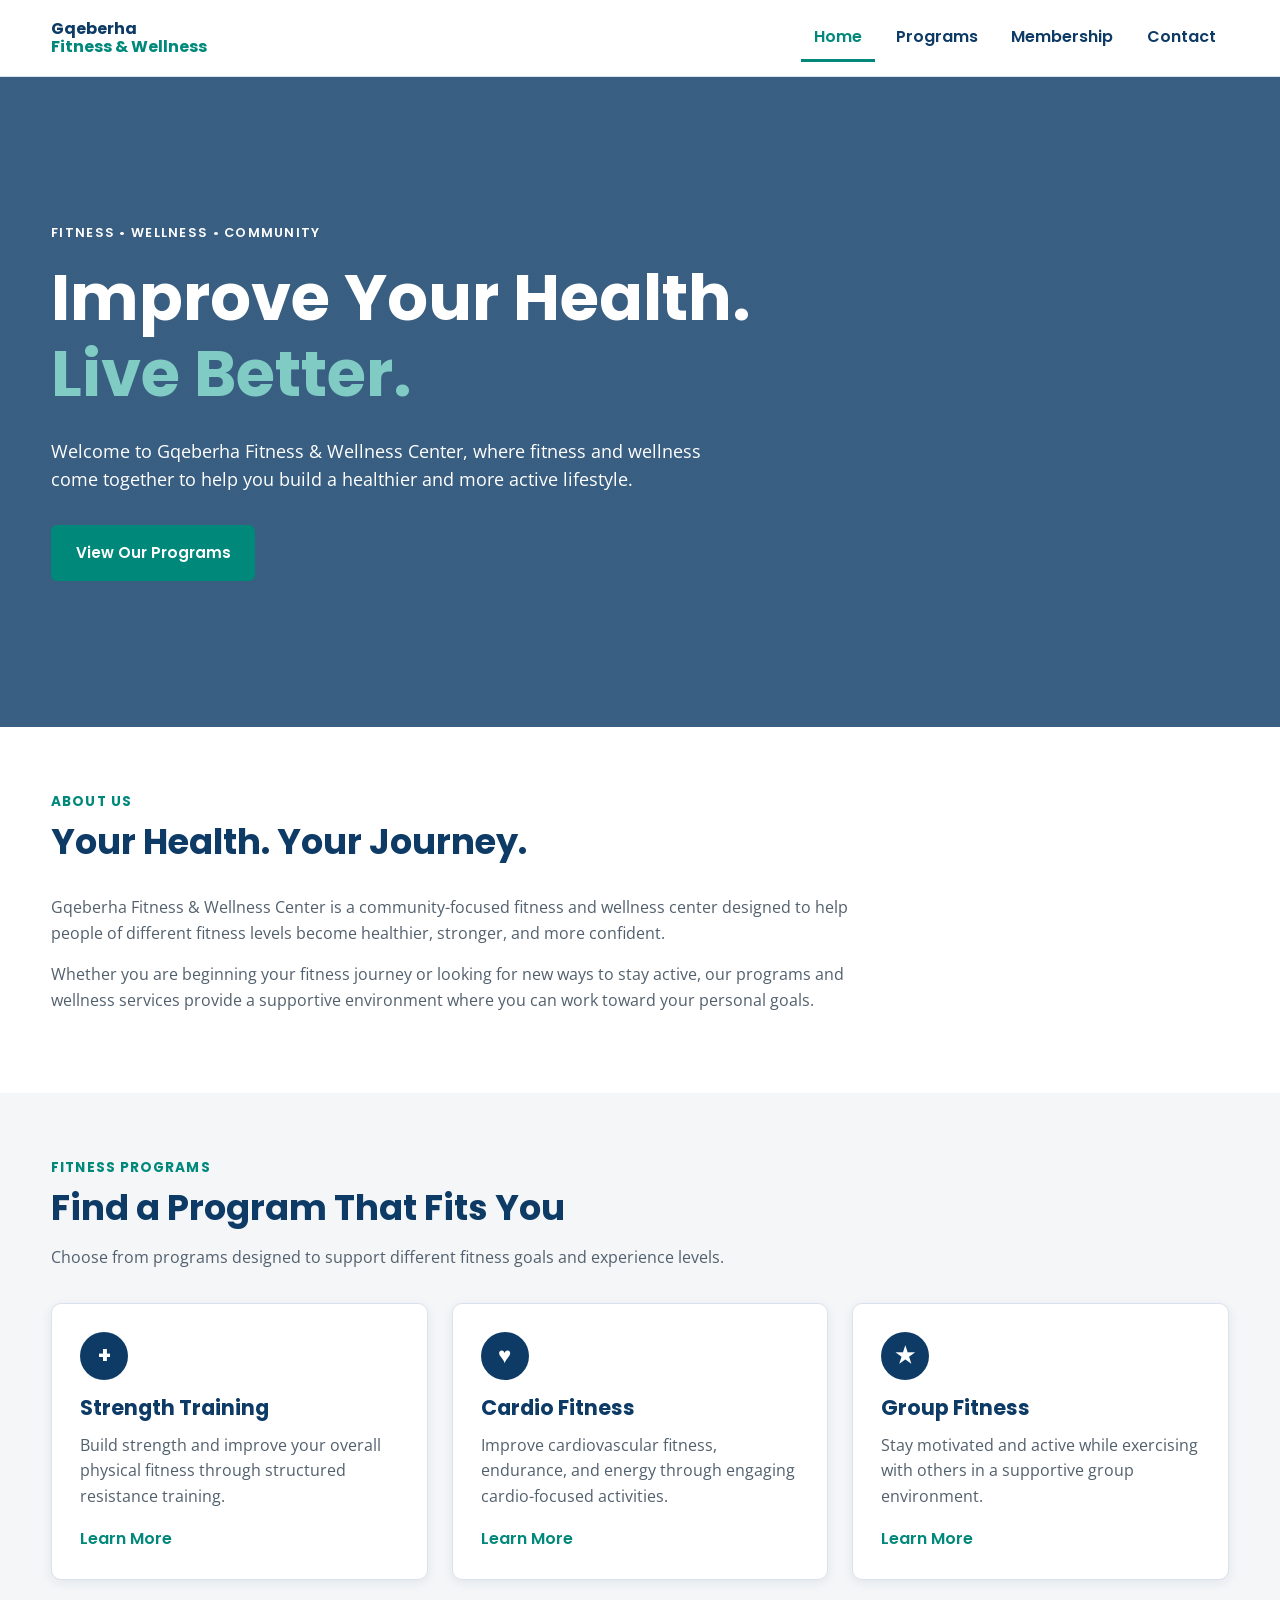
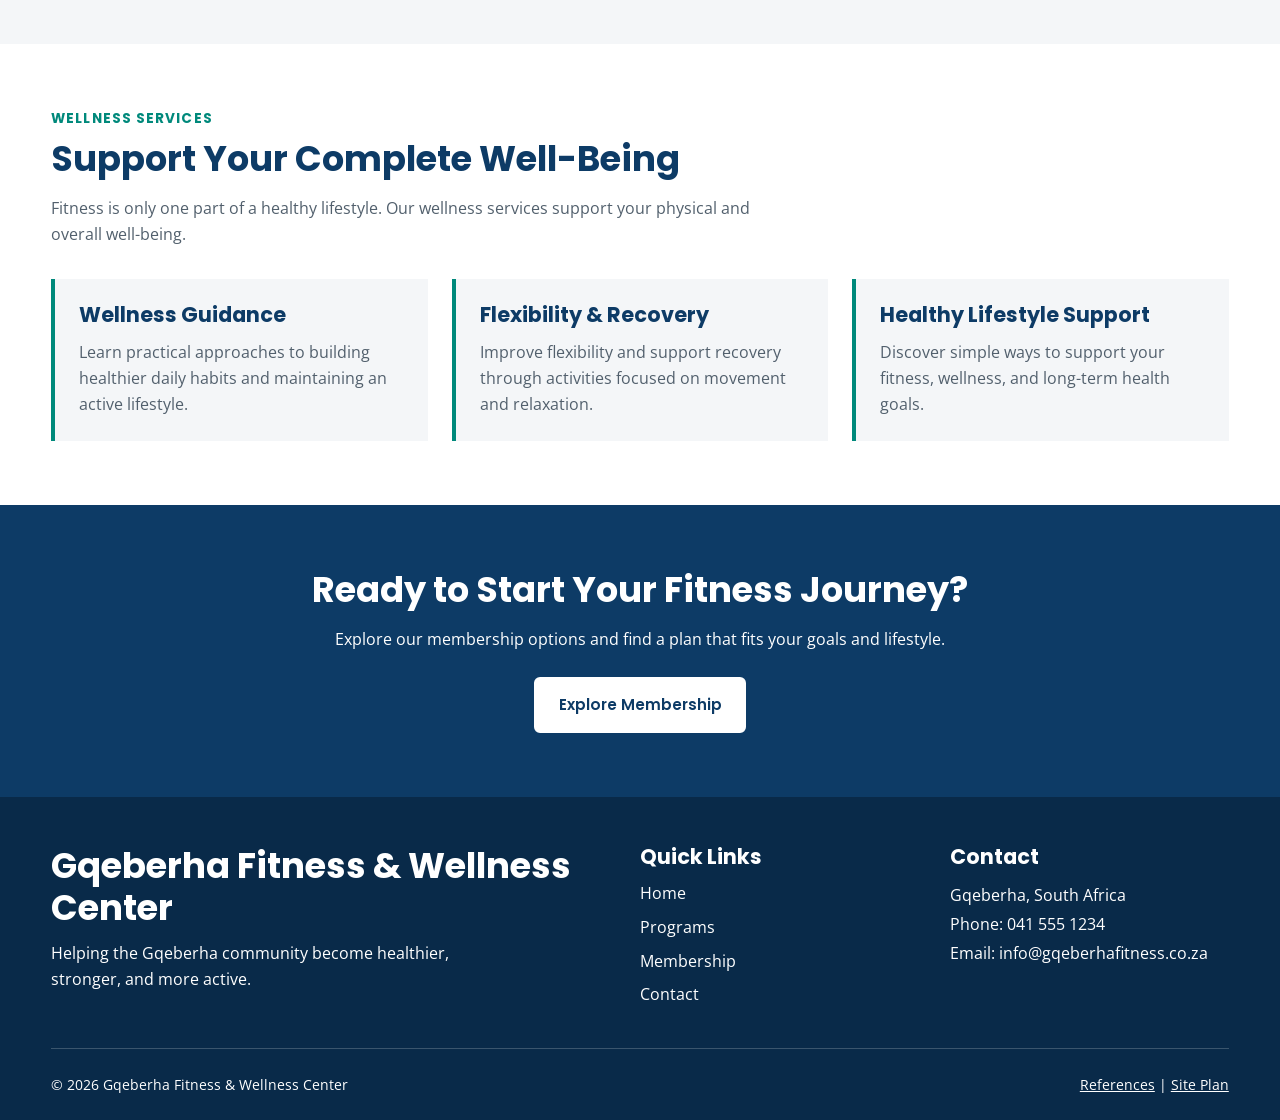
==== site-plan/project/index.html @ bc79139a "home-page" ====
<!DOCTYPE html>
<html lang="en">

<head>
    <meta charset="UTF-8">
    <meta name="viewport" content="width=device-width, initial-scale=1.0">

    <title>Gqeberha Fitness &amp; Wellness Center | Home</title>

    <meta
        name="description"
        content="Gqeberha Fitness & Wellness Center offers fitness programs, wellness services, and membership options to help people improve their health and well-being."
    >

    <meta name="author" content="Lwande Dana">

    <link rel="stylesheet" href="styles/main.css">

    <link rel="preconnect" href="https://fonts.googleapis.com">
    <link rel="preconnect" href="https://fonts.gstatic.com" crossorigin>

    <link
        href="https://fonts.googleapis.com/css2?family=Open+Sans:wght@400;600&family=Poppins:wght@500;600;700&display=swap"
        rel="stylesheet"
    >

    <script src="scripts/main.js" defer></script>
</head>

<body>

    <!-- Skip link for keyboard and accessibility users -->
    <a class="skip-link" href="#main-content">Skip to main content</a>

    <!-- ==============================
         HEADER
    =============================== -->
    <header class="site-header">

        <div class="header-container">

            <a href="index.html" class="logo">
                <span>Gqeberha</span>
                <span>Fitness &amp; Wellness</span>
            </a>

            <button
                class="menu-button"
                id="menu-button"
                type="button"
                aria-label="Open navigation menu"
                aria-expanded="false"
                aria-controls="navigation"
            >
                ☰
            </button>

            <nav id="navigation" class="navigation" aria-label="Main navigation">

                <ul>
                    <li>
                        <a href="index.html" aria-current="page">Home</a>
                    </li>

                    <li>
                        <a href="programs.html">Programs</a>
                    </li>

                    <li>
                        <a href="membership.html">Membership</a>
                    </li>

                    <li>
                        <a href="contact.html">Contact</a>
                    </li>
                </ul>

            </nav>

        </div>

    </header>


    <main id="main-content">

        <!-- ==============================
             HERO SECTION
        =============================== -->
        <section class="hero">

            <div class="hero-content">

                <p class="hero-tagline">
                    FITNESS • WELLNESS • COMMUNITY
                </p>

                <h1>
                    Improve Your Health.
                    <span>Live Better.</span>
                </h1>

                <p>
                    Welcome to Gqeberha Fitness &amp; Wellness Center,
                    where fitness and wellness come together to help you
                    build a healthier and more active lifestyle.
                </p>

                <a href="programs.html" class="button">
                    View Our Programs
                </a>

            </div>

        </section>


        <!-- ==============================
             ABOUT SECTION
        =============================== -->
        <section class="about section">

            <div class="section-container">

                <div class="section-heading">

                    <p class="section-label">ABOUT US</p>

                    <h2>
                        Your Health. Your Journey.
                    </h2>

                </div>

                <div class="about-content">

                    <p>
                        Gqeberha Fitness &amp; Wellness Center is a community-focused
                        fitness and wellness center designed to help people of
                        different fitness levels become healthier, stronger,
                        and more confident.
                    </p>

                    <p>
                        Whether you are beginning your fitness journey or looking
                        for new ways to stay active, our programs and wellness
                        services provide a supportive environment where you can
                        work toward your personal goals.
                    </p>

                </div>

            </div>

        </section>


        <!-- ==============================
             FITNESS PROGRAMS
        =============================== -->
        <section class="programs section">

            <div class="section-container">

                <div class="section-heading">

                    <p class="section-label">FITNESS PROGRAMS</p>

                    <h2>
                        Find a Program That Fits You
                    </h2>

                    <p>
                        Choose from programs designed to support different
                        fitness goals and experience levels.
                    </p>

                </div>


                <div class="program-grid">

                    <article class="program-card">

                        <div class="card-icon" aria-hidden="true">
                            +
                        </div>

                        <h3>Strength Training</h3>

                        <p>
                            Build strength and improve your overall physical
                            fitness through structured resistance training.
                        </p>

                        <a href="programs.html">
                            Learn More
                        </a>

                    </article>


                    <article class="program-card">

                        <div class="card-icon" aria-hidden="true">
                            ♥
                        </div>

                        <h3>Cardio Fitness</h3>

                        <p>
                            Improve cardiovascular fitness, endurance, and
                            energy through engaging cardio-focused activities.
                        </p>

                        <a href="programs.html">
                            Learn More
                        </a>

                    </article>


                    <article class="program-card">

                        <div class="card-icon" aria-hidden="true">
                            ★
                        </div>

                        <h3>Group Fitness</h3>

                        <p>
                            Stay motivated and active while exercising with
                            others in a supportive group environment.
                        </p>

                        <a href="programs.html">
                            Learn More
                        </a>

                    </article>

                </div>

            </div>

        </section>


        <!-- ==============================
             WELLNESS SERVICES
        =============================== -->
        <section class="wellness section">

            <div class="section-container">

                <div class="section-heading">

                    <p class="section-label">WELLNESS SERVICES</p>

                    <h2>
                        Support Your Complete Well-Being
                    </h2>

                    <p>
                        Fitness is only one part of a healthy lifestyle.
                        Our wellness services support your physical and
                        overall well-being.
                    </p>

                </div>


                <div class="wellness-grid">

                    <article class="wellness-card">

                        <h3>Wellness Guidance</h3>

                        <p>
                            Learn practical approaches to building healthier
                            daily habits and maintaining an active lifestyle.
                        </p>

                    </article>


                    <article class="wellness-card">

                        <h3>Flexibility &amp; Recovery</h3>

                        <p>
                            Improve flexibility and support recovery through
                            activities focused on movement and relaxation.
                        </p>

                    </article>


                    <article class="wellness-card">

                        <h3>Healthy Lifestyle Support</h3>

                        <p>
                            Discover simple ways to support your fitness,
                            wellness, and long-term health goals.
                        </p>

                    </article>

                </div>

            </div>

        </section>


        <!-- ==============================
             MEMBERSHIP CTA
        =============================== -->
        <section class="membership-cta">

            <div class="section-container">

                <h2>
                    Ready to Start Your Fitness Journey?
                </h2>

                <p>
                    Explore our membership options and find a plan that
                    fits your goals and lifestyle.
                </p>

                <a href="membership.html" class="button button-light">
                    Explore Membership
                </a>

            </div>

        </section>

    </main>


    <!-- ==============================
         FOOTER
    =============================== -->
    <footer class="site-footer">

        <div class="footer-container">

            <div class="footer-about">

                <h2>
                    Gqeberha Fitness &amp; Wellness Center
                </h2>

                <p>
                    Helping the Gqeberha community become healthier,
                    stronger, and more active.
                </p>

            </div>


            <div class="footer-links">

                <h3>Quick Links</h3>

                <ul>
                    <li>
                        <a href="index.html">Home</a>
                    </li>

                    <li>
                        <a href="programs.html">Programs</a>
                    </li>

                    <li>
                        <a href="membership.html">Membership</a>
                    </li>

                    <li>
                        <a href="contact.html">Contact</a>
                    </li>
                </ul>

            </div>


            <div class="footer-contact">

                <h3>Contact</h3>

                <address>
                    Gqeberha, South Africa<br>
                    Phone: 041 555 1234<br>
                    Email: info@gqeberhafitness.co.za
                </address>

            </div>

        </div>


        <div class="footer-bottom">

            <p>
                &copy; <span id="current-year">2026</span>
                Gqeberha Fitness &amp; Wellness Center
            </p>

            <p>
                <a href="references.html">References</a>
                |
                <a href="siteplan.html">Site Plan</a>
            </p>

        </div>

    </footer>

</body>

</html>
---- site-plan/project/styles/main.css ----
/* =========================================================
GQEBERHA FITNESS & WELLNESS CENTER
Main Stylesheet
Mobile-First Design
========================================================= */

/* =========================================================

1. CSS VARIABLES
   Centralized colors make the design easier to maintain.
   ========================================================= */

:root {
--dark-blue: #0D3B66;
--teal: #00897B;
--light-gray: #F4F6F8;
--white: #FFFFFF;
--dark-text: #1F2933;
--gray-text: #52606D;
--border-color: #D9E2EC;


--heading-font: "Poppins", sans-serif;
--body-font: "Open Sans", sans-serif;

--max-width: 1200px;


}

/* =========================================================
2. RESET / BASE STYLES
These rules create a consistent starting point across
different browsers.
========================================================= */

* {
  box-sizing: border-box;
  margin: 0;
  padding: 0;
  }

html {
scroll-behavior: smooth;
}

body {
font-family: var(--body-font);
color: var(--dark-text);
background-color: var(--white);
line-height: 1.6;
}

img {
display: block;
max-width: 100%;
height: auto;
}

a {
color: inherit;
}

ul {
list-style: none;
}

/* =========================================================
3. ACCESSIBILITY
Skip link allows keyboard users to jump directly to
the main content.
========================================================= */

.skip-link {
position: absolute;
left: -9999px;
top: auto;
z-index: 9999;
background-color: var(--dark-blue);
color: var(--white);
padding: 0.75rem 1rem;
text-decoration: none;
}

.skip-link:focus {
left: 1rem;
top: 1rem;
}

/* =========================================================
4. GENERAL CONTAINERS
Keeps content from becoming too wide on large screens.
========================================================= */

.section-container,
.header-container,
.footer-container {
width: min(92%, var(--max-width));
margin: 0 auto;
}

.section {
padding: 4rem 0;
}

/* =========================================================
5. TYPOGRAPHY
Poppins = headings
Open Sans = body text
========================================================= */

h1,
h2,
h3,
h4 {
font-family: var(--heading-font);
line-height: 1.2;
color: var(--dark-blue);
}

h1 {
font-size: 2.3rem;
}

h2 {
font-size: 1.9rem;
}

h3 {
font-size: 1.3rem;
}

p {
margin-bottom: 1rem;
}

.section-heading {
max-width: 700px;
margin-bottom: 2rem;
}

.section-label {
color: var(--teal);
font-family: var(--heading-font);
font-size: 0.85rem;
font-weight: 700;
letter-spacing: 0.08em;
margin-bottom: 0.5rem;
}

.section-heading h2 {
margin-bottom: 1rem;
}

.section-heading p:last-child {
color: var(--gray-text);
}

/* =========================================================
6. HEADER
Mobile layout:
Logo + menu button
Navigation is controlled by JavaScript.
========================================================= */

.site-header {
background-color: var(--white);
border-bottom: 1px solid var(--border-color);
position: sticky;
top: 0;
z-index: 1000;
}

.header-container {
min-height: 76px;
display: flex;
align-items: center;
justify-content: space-between;
gap: 1rem;
}

.logo {
display: flex;
flex-direction: column;
color: var(--dark-blue);
font-family: var(--heading-font);
font-size: 1rem;
font-weight: 700;
line-height: 1.1;
text-decoration: none;
}

.logo span:last-child {
color: var(--teal);
}

/* =========================================================
7. MOBILE MENU BUTTON
========================================================= */

.menu-button {
border: 0;
background-color: transparent;
color: var(--dark-blue);
font-size: 1.8rem;
cursor: pointer;
padding: 0.4rem;
line-height: 1;
}

.menu-button:hover,
.menu-button:focus {
color: var(--teal);
}

.menu-button:focus-visible,
a:focus-visible,
button:focus-visible {
outline: 3px solid var(--teal);
outline-offset: 3px;
}

/* =========================================================
8. NAVIGATION
The JavaScript will add/remove the "open" class.
========================================================= */

.navigation {
display: none;
position: absolute;
left: 0;
right: 0;
top: 76px;
background-color: var(--white);
border-bottom: 1px solid var(--border-color);
box-shadow: 0 4px 10px rgb(0 0 0 / 8%);
}

.navigation.open {
display: block;
}

.navigation ul {
display: flex;
flex-direction: column;
}

.navigation a {
display: block;
padding: 1rem 1.5rem;
color: var(--dark-blue);
font-family: var(--heading-font);
font-weight: 600;
text-decoration: none;
border-bottom: 1px solid var(--border-color);
}

.navigation a:hover,
.navigation a:focus {
background-color: var(--light-gray);
color: var(--teal);
}

.navigation a[aria-current="page"] {
color: var(--teal);
}

/* =========================================================
9. HERO SECTION
Designed to be visually strong on mobile first.
========================================================= */

.hero {
min-height: 600px;
display: flex;
align-items: center;
background:
linear-gradient(
rgb(13 59 102 / 82%),
rgb(13 59 102 / 82%)
),
url("../images/fitness-hero.jpg") center / cover no-repeat;
color: var(--white);
}

.hero-content {
width: min(92%, var(--max-width));
margin: 0 auto;
padding: 5rem 0;
}

.hero-tagline {
color: var(--white);
font-family: var(--heading-font);
font-size: 0.8rem;
font-weight: 600;
letter-spacing: 0.1em;
margin-bottom: 1rem;
}

.hero h1 {
max-width: 700px;
color: var(--white);
font-size: 2.5rem;
margin-bottom: 1.5rem;
}

.hero h1 span {
color: #80CBC4;
display: block;
}

.hero p:not(.hero-tagline) {
max-width: 650px;
color: var(--white);
font-size: 1rem;
margin-bottom: 2rem;
}

/* =========================================================
10. BUTTONS
Teal is used as the main action color.
========================================================= */

.button {
display: inline-block;
background-color: var(--teal);
color: var(--white);
padding: 0.85rem 1.4rem;
border: 2px solid var(--teal);
border-radius: 6px;
font-family: var(--heading-font);
font-size: 0.95rem;
font-weight: 600;
text-decoration: none;
transition:
background-color 0.2s ease,
transform 0.2s ease;
}

.button:hover,
.button:focus {
background-color: var(--dark-blue);
border-color: var(--dark-blue);
transform: translateY(-2px);
}

.button-light {
background-color: var(--white);
color: var(--dark-blue);
border-color: var(--white);
}

.button-light:hover,
.button-light:focus {
background-color: var(--light-gray);
border-color: var(--light-gray);
}

/* =========================================================
11. ABOUT SECTION
========================================================= */

.about {
background-color: var(--white);
}

.about-content {
max-width: 850px;
}

.about-content p {
color: var(--gray-text);
}

/* =========================================================
12. PROGRAMS SECTION
========================================================= */

.programs {
background-color: var(--light-gray);
}

.program-grid {
display: grid;
grid-template-columns: 1fr;
gap: 1.5rem;
}

.program-card {
background-color: var(--white);
padding: 1.75rem;
border-radius: 10px;
border: 1px solid var(--border-color);
box-shadow: 0 3px 12px rgb(13 59 102 / 8%);
}

.program-card h3 {
margin-bottom: 0.75rem;
}

.program-card p {
color: var(--gray-text);
margin-bottom: 1rem;
}

.program-card a {
color: var(--teal);
font-family: var(--heading-font);
font-weight: 600;
text-decoration: none;
}

.program-card a:hover,
.program-card a:focus {
text-decoration: underline;
}

.card-icon {
width: 48px;
height: 48px;
display: grid;
place-items: center;
margin-bottom: 1rem;
border-radius: 50%;
background-color: var(--dark-blue);
color: var(--white);
font-family: var(--heading-font);
font-size: 1.4rem;
font-weight: 700;
}

/* =========================================================
13. WELLNESS SECTION
========================================================= */

.wellness {
background-color: var(--white);
}

.wellness-grid {
display: grid;
grid-template-columns: 1fr;
gap: 1.5rem;
}

.wellness-card {
padding: 1.5rem;
border-left: 4px solid var(--teal);
background-color: var(--light-gray);
}

.wellness-card h3 {
margin-bottom: 0.75rem;
}

.wellness-card p {
color: var(--gray-text);
margin-bottom: 0;
}

/* =========================================================
14. MEMBERSHIP CALL-TO-ACTION
========================================================= */

.membership-cta {
padding: 4rem 0;
background-color: var(--dark-blue);
text-align: center;
}

.membership-cta h2 {
color: var(--white);
margin-bottom: 1rem;
}

.membership-cta p {
max-width: 650px;
margin: 0 auto 1.5rem;
color: var(--white);
}

/* =========================================================
15. FOOTER
========================================================= */

.site-footer {
background-color: #092A49;
color: var(--white);
padding-top: 3rem;
}

.footer-container {
display: grid;
grid-template-columns: 1fr;
gap: 2rem;
padding-bottom: 2rem;
}

.site-footer h2,
.site-footer h3 {
color: var(--white);
margin-bottom: 0.75rem;
}

.footer-about p {
max-width: 450px;
}

.footer-links a {
color: var(--white);
text-decoration: none;
}

.footer-links a:hover,
.footer-links a:focus {
color: #80CBC4;
text-decoration: underline;
}

.footer-links li {
margin-bottom: 0.5rem;
}

.footer-contact address {
font-style: normal;
line-height: 1.8;
}

.footer-bottom {
border-top: 1px solid rgb(255 255 255 / 20%);
width: min(92%, var(--max-width));
margin: 0 auto;
padding: 1.5rem 0;
display: flex;
flex-direction: column;
gap: 0.5rem;
}

.footer-bottom p {
margin-bottom: 0;
font-size: 0.9rem;
}

.footer-bottom a {
color: var(--white);
}

.footer-bottom a:hover,
.footer-bottom a:focus {
color: #80CBC4;
}

/* =========================================================
16. MEDIUM SCREENS
Tablets and smaller laptops.
========================================================= */

@media screen and (min-width: 600px) {


h1 {
    font-size: 3rem;
}

h2 {
    font-size: 2.2rem;
}

.hero {
    min-height: 650px;
}

.program-grid {
    grid-template-columns: repeat(2, 1fr);
}

.wellness-grid {
    grid-template-columns: repeat(2, 1fr);
}

.footer-container {
    grid-template-columns: 2fr 1fr;
}


}

/* =========================================================
17. LARGE SCREENS
Desktop navigation and multi-column layouts.
========================================================= */

@media screen and (min-width: 900px) {


.menu-button {
    display: none;
}

.navigation {
    display: block;
    position: static;
    background-color: transparent;
    border: 0;
    box-shadow: none;
}

.navigation ul {
    flex-direction: row;
    align-items: center;
    gap: 0.5rem;
}

.navigation a {
    padding: 0.6rem 0.8rem;
    border-bottom: 3px solid transparent;
}

.navigation a:hover,
.navigation a:focus {
    background-color: transparent;
    color: var(--teal);
    border-bottom-color: var(--teal);
}

.navigation a[aria-current="page"] {
    border-bottom-color: var(--teal);
}

.hero-content {
    padding: 7rem 0;
}

.hero h1 {
    font-size: 4rem;
}

.hero p:not(.hero-tagline) {
    font-size: 1.1rem;
}

.program-grid {
    grid-template-columns: repeat(3, 1fr);
}

.wellness-grid {
    grid-template-columns: repeat(3, 1fr);
}

.footer-container {
    grid-template-columns: 2fr 1fr 1fr;
}

.footer-bottom {
    flex-direction: row;
    justify-content: space-between;
    align-items: center;
}


}

/* =========================================================
18. REDUCED MOTION
Helps users who prefer less animation.
========================================================= */

@media (prefers-reduced-motion: reduce) {


html {
    scroll-behavior: auto;
}

*,
*::before,
*::after {
    transition-duration: 0.01ms !important;
    animation-duration: 0.01ms !important;
    animation-iteration-count: 1 !important;
}

}
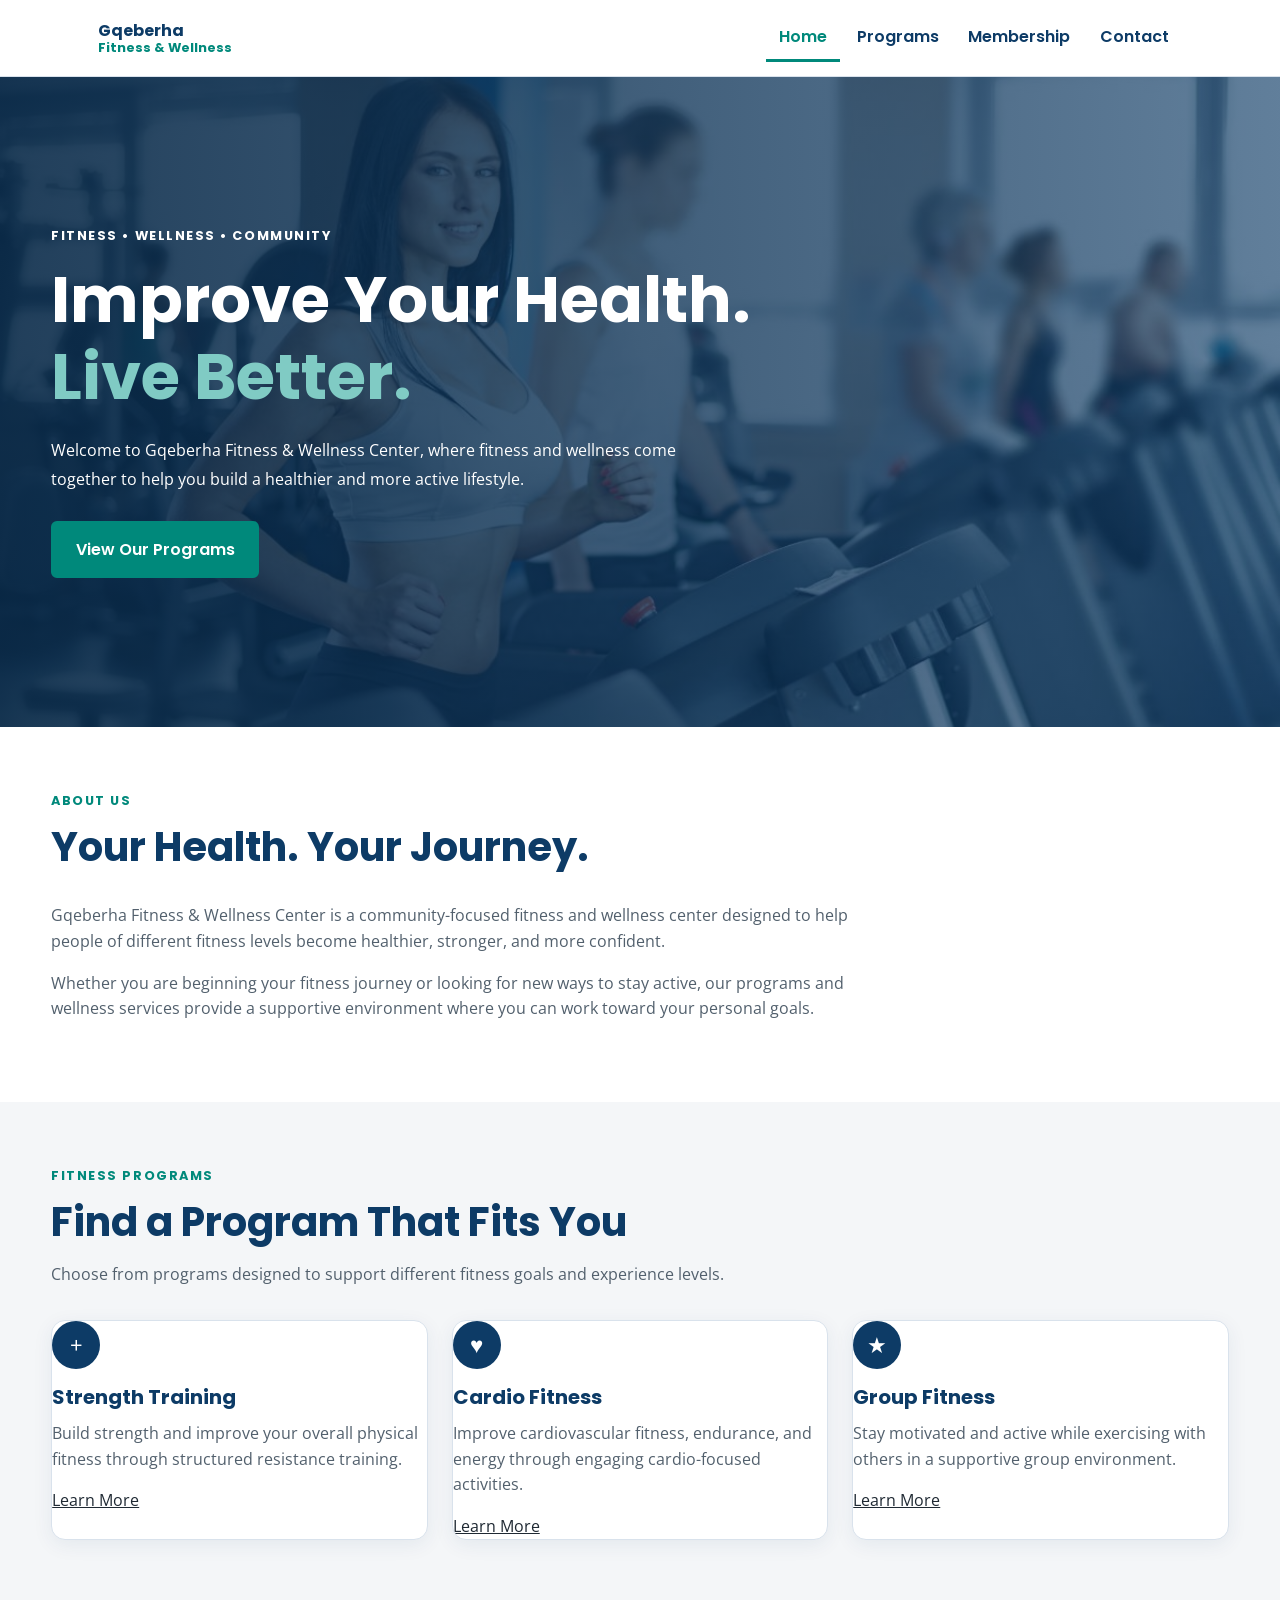
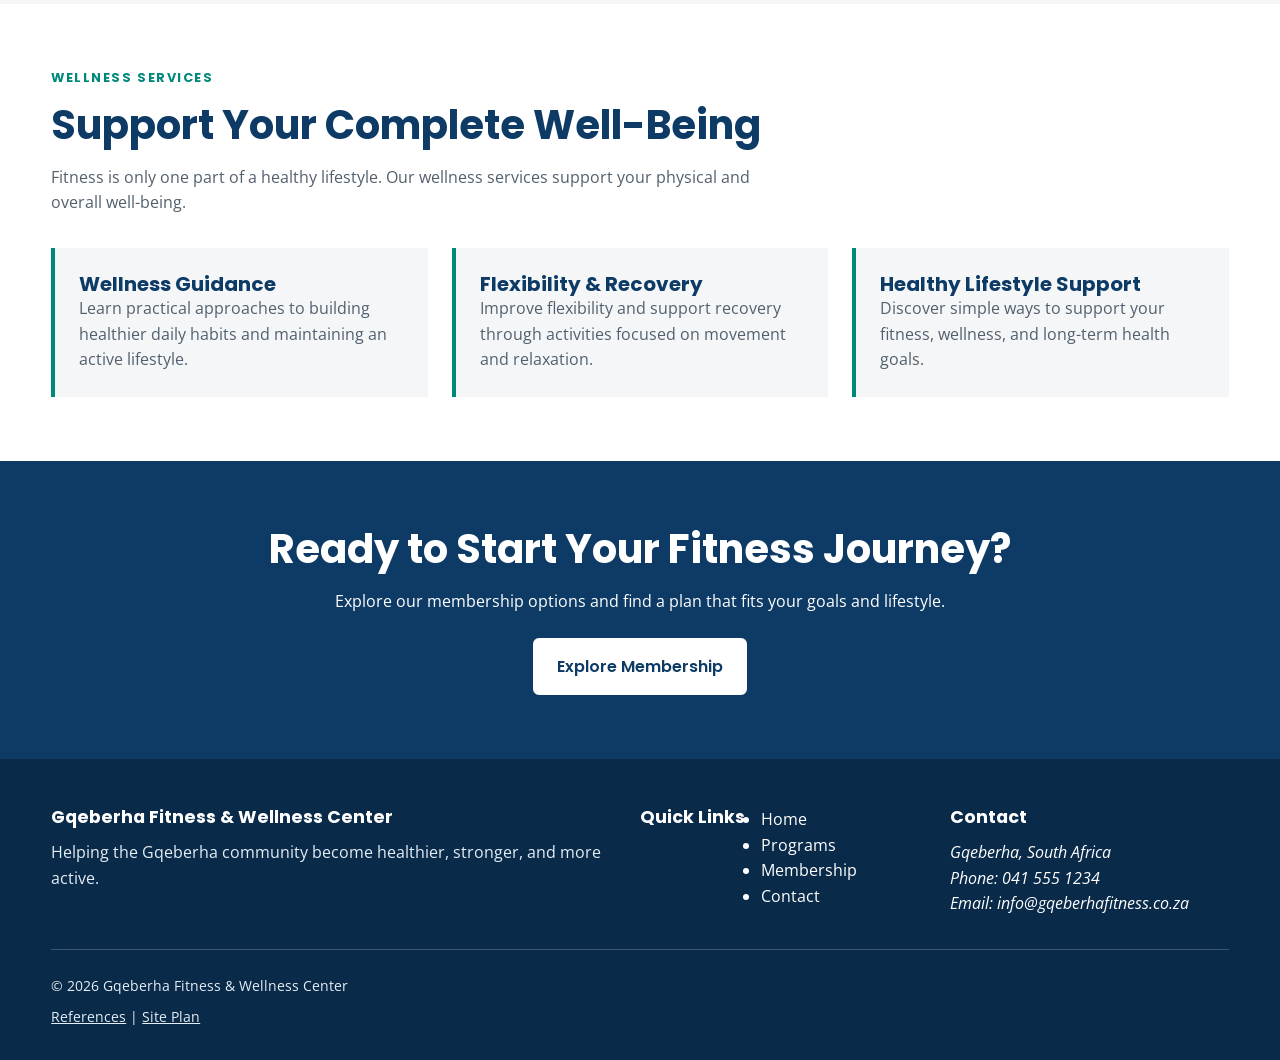
==== commit 46959c4c: "fixed errors" ====
--- a/site-plan/project/index.html
+++ b/site-plan/project/index.html
@@ -24,7 +24,7 @@
         rel="stylesheet"
     >
 
-    <script src="scripts/main.js" defer></script>
+    <script src="script/main.js" defer></script>
 </head>
 
 <body>
--- a/site-plan/project/styles/main.css
+++ b/site-plan/project/styles/main.css
@@ -1,684 +1,1452 @@
+
 /* =========================================================
-GQEBERHA FITNESS & WELLNESS CENTER
-Main Stylesheet
-Mobile-First Design
-========================================================= */
-
-/* =========================================================
-
-1. CSS VARIABLES
-   Centralized colors make the design easier to maintain.
+   GQEBERHA FITNESS & WELLNESS CENTER
+   Main Stylesheet | Mobile-first responsive design
    ========================================================= */
 
+/* 1. VARIABLES */
 :root {
---dark-blue: #0D3B66;
---teal: #00897B;
---light-gray: #F4F6F8;
---white: #FFFFFF;
---dark-text: #1F2933;
---gray-text: #52606D;
---border-color: #D9E2EC;
-
-
---heading-font: "Poppins", sans-serif;
---body-font: "Open Sans", sans-serif;
-
---max-width: 1200px;
-
-
-}
-
-/* =========================================================
-2. RESET / BASE STYLES
-These rules create a consistent starting point across
-different browsers.
-========================================================= */
-
+    --dark-blue: #0D3B66;
+    --teal: #00897B;
+    --light-gray: #F4F6F8;
+    --white: #FFFFFF;
+    --dark-text: #1F2933;
+    --gray-text: #52606D;
+    --border-color: #D9E2EC;
+    --heading-font: "Poppins", sans-serif;
+    --body-font: "Open Sans", sans-serif;
+    --max-width: 1200px;
+}
+
+/* 2. RESET AND BASE */
 * {
-  box-sizing: border-box;
-  margin: 0;
-  padding: 0;
-  }
+    box-sizing: border-box;
+    margin: 0;
+    padding: 0;
+}
 
 html {
-scroll-behavior: smooth;
+    scroll-behavior: smooth;
 }
 
 body {
-font-family: var(--body-font);
-color: var(--dark-text);
-background-color: var(--white);
-line-height: 1.6;
+    background: var(--white);
+    color: var(--dark-text);
+    font-family: var(--body-font);
+    line-height: 1.6;
 }
 
 img {
-display: block;
-max-width: 100%;
-height: auto;
+    display: block;
+    max-width: 100%;
+    height: auto;
 }
 
 a {
-color: inherit;
-}
-
-ul {
-list-style: none;
-}
-
-/* =========================================================
-3. ACCESSIBILITY
-Skip link allows keyboard users to jump directly to
-the main content.
-========================================================= */
-
+    color: inherit;
+}
+
+button {
+    font: inherit;
+}
+
+[hidden] {
+    display: none !important;
+}
+
+/* 3. ACCESSIBILITY */
 .skip-link {
-position: absolute;
-left: -9999px;
-top: auto;
-z-index: 9999;
-background-color: var(--dark-blue);
-color: var(--white);
-padding: 0.75rem 1rem;
-text-decoration: none;
+    position: absolute;
+    top: -100px;
+    left: 1rem;
+    z-index: 2000;
+    padding: 0.75rem 1rem;
+    background: var(--dark-blue);
+    color: var(--white);
 }
 
 .skip-link:focus {
-left: 1rem;
-top: 1rem;
-}
-
-/* =========================================================
-4. GENERAL CONTAINERS
-Keeps content from becoming too wide on large screens.
-========================================================= */
-
+    top: 1rem;
+}
+
+:focus-visible {
+    outline: 3px solid var(--teal);
+    outline-offset: 4px;
+}
+
+/* 4. SHARED CONTAINERS */
 .section-container,
 .header-container,
 .footer-container {
-width: min(92%, var(--max-width));
-margin: 0 auto;
+    width: min(92%, var(--max-width));
+    margin-inline: auto;
 }
 
 .section {
-padding: 4rem 0;
-}
-
-/* =========================================================
-5. TYPOGRAPHY
-Poppins = headings
-Open Sans = body text
-========================================================= */
-
+    padding: 4rem 0;
+}
+
+/* 5. TYPOGRAPHY */
 h1,
 h2,
 h3,
 h4 {
-font-family: var(--heading-font);
-line-height: 1.2;
-color: var(--dark-blue);
+    color: var(--dark-blue);
+    font-family: var(--heading-font);
+    line-height: 1.2;
 }
 
 h1 {
-font-size: 2.3rem;
+    font-size: clamp(2.2rem, 5vw, 4rem);
 }
 
 h2 {
-font-size: 1.9rem;
+    font-size: clamp(1.7rem, 4vw, 2.5rem);
 }
 
 h3 {
-font-size: 1.3rem;
+    font-size: 1.25rem;
 }
 
 p {
-margin-bottom: 1rem;
+    margin-bottom: 1rem;
 }
 
 .section-heading {
-max-width: 700px;
-margin-bottom: 2rem;
-}
-
-.section-label {
-color: var(--teal);
-font-family: var(--heading-font);
-font-size: 0.85rem;
-font-weight: 700;
-letter-spacing: 0.08em;
-margin-bottom: 0.5rem;
+    max-width: 720px;
+    margin-bottom: 2rem;
+}
+
+.section-label,
+.eyebrow {
+    margin-bottom: 0.75rem;
+    color: var(--teal);
+    font-family: var(--heading-font);
+    font-size: 0.8rem;
+    font-weight: 700;
+    letter-spacing: 0.12em;
 }
 
 .section-heading h2 {
-margin-bottom: 1rem;
+    margin-bottom: 1rem;
 }
 
 .section-heading p:last-child {
-color: var(--gray-text);
-}
-
-/* =========================================================
-6. HEADER
-Mobile layout:
-Logo + menu button
-Navigation is controlled by JavaScript.
-========================================================= */
-
+    color: var(--gray-text);
+}
+
+/* 6. HEADER — supports both HTML structures */
 .site-header {
-background-color: var(--white);
-border-bottom: 1px solid var(--border-color);
-position: sticky;
-top: 0;
-z-index: 1000;
+    position: sticky;
+    top: 0;
+    z-index: 1000;
+    background: var(--white);
+    border-bottom: 1px solid var(--border-color);
+}
+
+.header-container,
+.site-header {
+    min-height: 76px;
+}
+
+.site-header {
+    display: flex;
+    align-items: center;
+    justify-content: space-between;
+    gap: 1rem;
+    padding-inline: 4%;
 }
 
 .header-container {
-min-height: 76px;
-display: flex;
-align-items: center;
-justify-content: space-between;
-gap: 1rem;
-}
-
-.logo {
-display: flex;
-flex-direction: column;
-color: var(--dark-blue);
-font-family: var(--heading-font);
-font-size: 1rem;
-font-weight: 700;
-line-height: 1.1;
-text-decoration: none;
-}
-
-.logo span:last-child {
-color: var(--teal);
-}
-
-/* =========================================================
-7. MOBILE MENU BUTTON
-========================================================= */
-
+    display: flex;
+    align-items: center;
+    justify-content: space-between;
+    gap: 1rem;
+}
+
+.logo,
+.brand {
+    display: flex;
+    flex-direction: column;
+    color: var(--dark-blue);
+    font-family: var(--heading-font);
+    font-size: 1rem;
+    font-weight: 700;
+    line-height: 1.2;
+    text-decoration: none;
+}
+
+.logo span:last-child,
+.brand-subtitle {
+    color: var(--teal);
+    font-size: 0.8rem;
+}
+
+/* 7. MOBILE MENU */
 .menu-button {
-border: 0;
-background-color: transparent;
-color: var(--dark-blue);
-font-size: 1.8rem;
-cursor: pointer;
-padding: 0.4rem;
-line-height: 1;
-}
-
-.menu-button:hover,
-.menu-button:focus {
-color: var(--teal);
-}
-
-.menu-button:focus-visible,
-a:focus-visible,
-button:focus-visible {
-outline: 3px solid var(--teal);
-outline-offset: 3px;
-}
-
-/* =========================================================
-8. NAVIGATION
-The JavaScript will add/remove the "open" class.
-========================================================= */
-
+    display: block;
+    padding: 0.4rem;
+    border: 0;
+    background: transparent;
+    color: var(--dark-blue);
+    font-size: 1.8rem;
+    line-height: 1;
+    cursor: pointer;
+}
+
+.menu-button:hover {
+    color: var(--teal);
+}
+
+/* 8. NAVIGATION — supports direct links and a list */
 .navigation {
-display: none;
-position: absolute;
-left: 0;
-right: 0;
-top: 76px;
-background-color: var(--white);
-border-bottom: 1px solid var(--border-color);
-box-shadow: 0 4px 10px rgb(0 0 0 / 8%);
+    display: none;
+    position: absolute;
+    top: 76px;
+    left: 0;
+    right: 0;
+    background: var(--white);
+    border-bottom: 1px solid var(--border-color);
+    box-shadow: 0 8px 18px rgb(0 0 0 / 8%);
 }
 
 .navigation.open {
-display: block;
+    display: flex;
+    flex-direction: column;
 }
 
 .navigation ul {
-display: flex;
-flex-direction: column;
+    display: flex;
+    flex-direction: column;
+    list-style: none;
 }
 
 .navigation a {
-display: block;
-padding: 1rem 1.5rem;
-color: var(--dark-blue);
-font-family: var(--heading-font);
-font-weight: 600;
-text-decoration: none;
-border-bottom: 1px solid var(--border-color);
+    display: block;
+    padding: 0.9rem 1.25rem;
+    border-bottom: 1px solid var(--border-color);
+    color: var(--dark-blue);
+    font-family: var(--heading-font);
+    font-weight: 600;
+    text-decoration: none;
 }
 
 .navigation a:hover,
-.navigation a:focus {
-background-color: var(--light-gray);
-color: var(--teal);
-}
-
 .navigation a[aria-current="page"] {
-color: var(--teal);
-}
-
-/* =========================================================
-9. HERO SECTION
-Designed to be visually strong on mobile first.
-========================================================= */
-
+    color: var(--teal);
+    background: var(--light-gray);
+}
+
+/* 9. HOMEPAGE HERO */
 .hero {
-min-height: 600px;
-display: flex;
-align-items: center;
-background:
-linear-gradient(
-rgb(13 59 102 / 82%),
-rgb(13 59 102 / 82%)
-),
-url("../images/fitness-hero.jpg") center / cover no-repeat;
-color: var(--white);
+    min-height: 520px;
+    display: flex;
+    align-items: center;
+    background:
+        linear-gradient(
+            90deg,
+            rgb(9 42 73 / 90%),
+            rgb(13 59 102 / 65%)
+        ),
+        url("../images/hero.jpg") center / cover no-repeat;
+    color: var(--white);
 }
 
 .hero-content {
-width: min(92%, var(--max-width));
-margin: 0 auto;
-padding: 5rem 0;
+    width: min(92%, var(--max-width));
+    margin-inline: auto;
+    padding-block: 5rem;
 }
 
 .hero-tagline {
-color: var(--white);
-font-family: var(--heading-font);
-font-size: 0.8rem;
-font-weight: 600;
-letter-spacing: 0.1em;
-margin-bottom: 1rem;
+    margin-bottom: 1rem;
+    color: var(--white);
+    font-family: var(--heading-font);
+    font-size: 0.8rem;
+    font-weight: 700;
+    letter-spacing: 0.12em;
 }
 
 .hero h1 {
-max-width: 700px;
-color: var(--white);
-font-size: 2.5rem;
-margin-bottom: 1.5rem;
+    max-width: 750px;
+    margin-bottom: 1.25rem;
+    color: var(--white);
 }
 
 .hero h1 span {
-color: #80CBC4;
-display: block;
+    display: block;
+    color: #80CBC4;
 }
 
 .hero p:not(.hero-tagline) {
-max-width: 650px;
-color: var(--white);
-font-size: 1rem;
-margin-bottom: 2rem;
-}
-
-/* =========================================================
-10. BUTTONS
-Teal is used as the main action color.
-========================================================= */
-
+    max-width: 650px;
+    margin-bottom: 1.75rem;
+    color: var(--white);
+    line-height: 1.8;
+}
+
+/* 10. BUTTONS */
 .button {
-display: inline-block;
-background-color: var(--teal);
-color: var(--white);
-padding: 0.85rem 1.4rem;
-border: 2px solid var(--teal);
-border-radius: 6px;
-font-family: var(--heading-font);
-font-size: 0.95rem;
-font-weight: 600;
-text-decoration: none;
-transition:
-background-color 0.2s ease,
-transform 0.2s ease;
-}
-
-.button:hover,
-.button:focus {
-background-color: var(--dark-blue);
-border-color: var(--dark-blue);
-transform: translateY(-2px);
+    display: inline-block;
+    padding: 0.85rem 1.4rem;
+    border: 2px solid var(--teal);
+    border-radius: 6px;
+    background: var(--teal);
+    color: var(--white);
+    font-family: var(--heading-font);
+    font-weight: 600;
+    text-align: center;
+    text-decoration: none;
+    transition: background-color 0.2s ease, transform 0.2s ease;
+}
+
+.button:hover {
+    transform: translateY(-2px);
+    background: var(--dark-blue);
+    border-color: var(--dark-blue);
 }
 
 .button-light {
-background-color: var(--white);
-color: var(--dark-blue);
-border-color: var(--white);
-}
-
-.button-light:hover,
-.button-light:focus {
-background-color: var(--light-gray);
-border-color: var(--light-gray);
-}
-
-/* =========================================================
-11. ABOUT SECTION
-========================================================= */
-
+    background: var(--white);
+    border-color: var(--white);
+    color: var(--dark-blue);
+}
+
+.button-light:hover {
+    background: var(--light-gray);
+    border-color: var(--light-gray);
+    color: var(--dark-blue);
+}
+
+/* 11. ABOUT SECTION */
 .about {
-background-color: var(--white);
+    padding: 4rem 0;
+    background: var(--white);
 }
 
 .about-content {
-max-width: 850px;
+    max-width: 850px;
 }
 
 .about-content p {
-color: var(--gray-text);
-}
-
-/* =========================================================
-12. PROGRAMS SECTION
-========================================================= */
-
+    color: var(--gray-text);
+}
+
+/* 12. HOMEPAGE PROGRAM CARDS */
 .programs {
-background-color: var(--light-gray);
+    padding: 4rem 0;
+    background: var(--light-gray);
 }
 
 .program-grid {
-display: grid;
-grid-template-columns: 1fr;
-gap: 1.5rem;
+    display: grid;
+    grid-template-columns: 1fr;
+    gap: 1.5rem;
 }
 
 .program-card {
-background-color: var(--white);
-padding: 1.75rem;
-border-radius: 10px;
-border: 1px solid var(--border-color);
-box-shadow: 0 3px 12px rgb(13 59 102 / 8%);
+    overflow: hidden;
+    border: 1px solid var(--border-color);
+    border-radius: 14px;
+    background: var(--white);
+    box-shadow: 0 5px 20px rgb(13 59 102 / 7%);
 }
 
 .program-card h3 {
-margin-bottom: 0.75rem;
+    margin-bottom: 0.75rem;
 }
 
 .program-card p {
-color: var(--gray-text);
-margin-bottom: 1rem;
-}
-
-.program-card a {
-color: var(--teal);
-font-family: var(--heading-font);
-font-weight: 600;
-text-decoration: none;
-}
-
-.program-card a:hover,
-.program-card a:focus {
-text-decoration: underline;
+    color: var(--gray-text);
 }
 
 .card-icon {
-width: 48px;
-height: 48px;
-display: grid;
-place-items: center;
-margin-bottom: 1rem;
-border-radius: 50%;
-background-color: var(--dark-blue);
-color: var(--white);
-font-family: var(--heading-font);
-font-size: 1.4rem;
-font-weight: 700;
-}
-
-/* =========================================================
-13. WELLNESS SECTION
-========================================================= */
-
+    width: 48px;
+    height: 48px;
+    display: grid;
+    place-items: center;
+    margin-bottom: 1rem;
+    border-radius: 50%;
+    background: var(--dark-blue);
+    color: var(--white);
+    font-size: 1.4rem;
+}
+
+/* 13. WELLNESS */
 .wellness {
-background-color: var(--white);
+    padding: 4rem 0;
 }
 
 .wellness-grid {
-display: grid;
-grid-template-columns: 1fr;
-gap: 1.5rem;
+    display: grid;
+    grid-template-columns: 1fr;
+    gap: 1.5rem;
 }
 
 .wellness-card {
-padding: 1.5rem;
-border-left: 4px solid var(--teal);
-background-color: var(--light-gray);
-}
-
-.wellness-card h3 {
-margin-bottom: 0.75rem;
+    padding: 1.5rem;
+    border-left: 4px solid var(--teal);
+    background: var(--light-gray);
 }
 
 .wellness-card p {
-color: var(--gray-text);
-margin-bottom: 0;
-}
-
-/* =========================================================
-14. MEMBERSHIP CALL-TO-ACTION
-========================================================= */
-
+    margin-bottom: 0;
+    color: var(--gray-text);
+}
+
+/* 14. MEMBERSHIP CTA */
 .membership-cta {
-padding: 4rem 0;
-background-color: var(--dark-blue);
-text-align: center;
+    padding: 4rem 1.25rem;
+    background: var(--dark-blue);
+    color: var(--white);
+    text-align: center;
 }
 
 .membership-cta h2 {
-color: var(--white);
-margin-bottom: 1rem;
+    margin-bottom: 1rem;
+    color: var(--white);
 }
 
 .membership-cta p {
-max-width: 650px;
-margin: 0 auto 1.5rem;
-color: var(--white);
-}
-
-/* =========================================================
-15. FOOTER
-========================================================= */
-
+    max-width: 650px;
+    margin: 0 auto 1.5rem;
+}
+
+/* 15. FOOTER — supports both HTML structures */
 .site-footer {
-background-color: #092A49;
-color: var(--white);
-padding-top: 3rem;
+    padding: 3rem 0 0;
+    background: #092A49;
+    color: var(--white);
+}
+
+.footer-container,
+.footer-content {
+    width: min(92%, var(--max-width));
+    margin-inline: auto;
 }
 
 .footer-container {
-display: grid;
-grid-template-columns: 1fr;
-gap: 2rem;
-padding-bottom: 2rem;
+    display: grid;
+    grid-template-columns: 1fr;
+    gap: 2rem;
+    padding-bottom: 2rem;
+}
+
+.footer-content {
+    display: grid;
+    grid-template-columns: 1fr;
+    gap: 1rem;
+    padding-bottom: 2rem;
 }
 
 .site-footer h2,
 .site-footer h3 {
-color: var(--white);
-margin-bottom: 0.75rem;
-}
-
-.footer-about p {
-max-width: 450px;
+    margin-bottom: 0.75rem;
+    color: var(--white);
+    font-size: 1.1rem;
+}
+
+.site-footer p {
+    color: #E5EDF5;
+}
+
+.footer-links {
+    display: flex;
+    flex-wrap: wrap;
+    gap: 0.75rem 1rem;
 }
 
 .footer-links a {
-color: var(--white);
-text-decoration: none;
-}
-
-.footer-links a:hover,
-.footer-links a:focus {
-color: #80CBC4;
-text-decoration: underline;
-}
-
-.footer-links li {
-margin-bottom: 0.5rem;
-}
-
-.footer-contact address {
-font-style: normal;
-line-height: 1.8;
+    color: var(--white);
+    text-decoration: none;
+}
+
+.footer-links a:hover {
+    color: #80CBC4;
+    text-decoration: underline;
 }
 
 .footer-bottom {
-border-top: 1px solid rgb(255 255 255 / 20%);
-width: min(92%, var(--max-width));
-margin: 0 auto;
-padding: 1.5rem 0;
-display: flex;
-flex-direction: column;
-gap: 0.5rem;
-}
-
-.footer-bottom p {
-margin-bottom: 0;
-font-size: 0.9rem;
-}
-
-.footer-bottom a {
-color: var(--white);
-}
-
-.footer-bottom a:hover,
-.footer-bottom a:focus {
-color: #80CBC4;
-}
-
-/* =========================================================
-16. MEDIUM SCREENS
-Tablets and smaller laptops.
-========================================================= */
-
+    width: min(92%, var(--max-width));
+    margin-inline: auto;
+    padding: 1.5rem 0;
+    border-top: 1px solid rgb(255 255 255 / 20%);
+}
+
+.footer-bottom p,
+.copyright {
+    margin-bottom: 0.5rem;
+    font-size: 0.9rem;
+}
+
+/* 16. PROGRAMS PAGE HERO */
+.page-hero {
+    min-height: 420px;
+    display: flex;
+    align-items: center;
+    padding: 4rem 0;
+    background:
+        linear-gradient(
+            90deg,
+            rgb(9 42 73 / 94%),
+            rgb(13 59 102 / 76%),
+            rgb(0 137 123 / 45%)
+        ),
+        url("../images/class.webp") center / cover no-repeat;
+    color: var(--white);
+}
+
+.page-hero-content {
+    width: min(92%, var(--max-width));
+    margin-inline: auto;
+}
+
+.page-hero .eyebrow,
+.program-cta .eyebrow {
+    color: #80CBC4;
+}
+
+.page-hero h1 {
+    max-width: 750px;
+    margin-bottom: 1.25rem;
+    color: var(--white);
+    font-size: clamp(2.3rem, 6vw, 4rem);
+}
+
+.page-hero-content > p:not(.eyebrow) {
+    max-width: 620px;
+    margin-bottom: 1.75rem;
+    color: var(--white);
+    line-height: 1.8;
+}
+
+/* 17. PROGRAMS PAGE CONTENT */
+.programs-section {
+    width: min(92%, var(--max-width));
+    margin-inline: auto;
+    padding: 5rem 0;
+}
+
+.programs-section .section-heading {
+    max-width: 720px;
+    margin: 0 auto 2.5rem;
+    text-align: center;
+}
+
+.programs-section .section-heading h2 {
+    margin-bottom: 1rem;
+}
+
+.programs-section .section-heading p {
+    color: var(--gray-text);
+    line-height: 1.8;
+}
+
+/* Program filters */
+.program-filters {
+    display: flex;
+    flex-wrap: wrap;
+    justify-content: center;
+    gap: 0.65rem;
+    margin-bottom: 1.5rem;
+}
+
+.filter-button {
+    padding: 0.65rem 1.1rem;
+    border: 1px solid var(--border-color);
+    border-radius: 50px;
+    background: var(--white);
+    color: var(--dark-blue);
+    font-family: var(--heading-font);
+    font-size: 0.88rem;
+    font-weight: 600;
+    cursor: pointer;
+    transition: background-color 0.2s ease, color 0.2s ease;
+}
+
+.filter-button:hover,
+.filter-button.active {
+    border-color: var(--dark-blue);
+    background: var(--dark-blue);
+    color: var(--white);
+}
+
+.program-count {
+    margin-bottom: 1.5rem;
+    color: var(--gray-text);
+    font-size: 0.9rem;
+    text-align: center;
+}
+
+/* Programs cards */
+.programs-section .program-grid {
+    grid-template-columns: 1fr;
+    align-items: stretch;
+}
+
+.programs-section .program-card {
+    display: flex;
+    flex-direction: column;
+    min-width: 0;
+    transition: transform 0.25s ease, box-shadow 0.25s ease;
+}
+
+.programs-section .program-card::before {
+    content: "";
+    display: block;
+    height: 6px;
+    background: var(--teal);
+}
+
+.programs-section .program-card:hover {
+    transform: translateY(-5px);
+    box-shadow: 0 14px 30px rgb(13 59 102 / 13%);
+}
+
+.program-card-content {
+    display: flex;
+    flex: 1;
+    flex-direction: column;
+    padding: 1.6rem;
+}
+
+.program-category {
+    align-self: flex-start;
+    margin-bottom: 1rem;
+    padding: 0.35rem 0.7rem;
+    border-radius: 4px;
+    background: #E0F2F1;
+    color: #00695C;
+    font-family: var(--heading-font);
+    font-size: 0.7rem;
+    font-weight: 700;
+    letter-spacing: 0.08em;
+}
+
+.programs-section .program-card h3 {
+    margin-bottom: 0.85rem;
+}
+
+.programs-section .program-card p {
+    font-size: 0.94rem;
+    line-height: 1.8;
+}
+
+.programs-section .program-card .program-detail {
+    margin-top: auto;
+    margin-bottom: 0;
+    padding-top: 1rem;
+    border-top: 1px solid #E4EAF0;
+    font-size: 0.85rem;
+}
+
+.program-detail strong {
+    color: var(--dark-blue);
+}
+
+/* Programs CTA */
+.program-cta {
+    padding: 4.5rem 1.25rem;
+    background: linear-gradient(120deg, var(--dark-blue), #092A49);
+    color: var(--white);
+    text-align: center;
+}
+
+.program-cta-content {
+    width: min(100%, 760px);
+    margin-inline: auto;
+}
+
+.program-cta h2 {
+    margin-bottom: 1rem;
+    color: var(--white);
+}
+
+.program-cta p:not(.eyebrow) {
+    margin-bottom: 1.75rem;
+    color: var(--white);
+    line-height: 1.8;
+}
+
+/* 18. TABLET */
 @media screen and (min-width: 600px) {
-
-
-h1 {
-    font-size: 3rem;
-}
-
-h2 {
-    font-size: 2.2rem;
-}
-
-.hero {
-    min-height: 650px;
-}
-
-.program-grid {
-    grid-template-columns: repeat(2, 1fr);
-}
-
-.wellness-grid {
-    grid-template-columns: repeat(2, 1fr);
-}
-
-.footer-container {
-    grid-template-columns: 2fr 1fr;
-}
-
-
-}
-
-/* =========================================================
-17. LARGE SCREENS
-Desktop navigation and multi-column layouts.
-========================================================= */
-
+    .hero {
+        min-height: 600px;
+    }
+
+    .program-grid,
+    .programs-section .program-grid {
+        grid-template-columns: repeat(2, minmax(0, 1fr));
+    }
+
+    .wellness-grid {
+        grid-template-columns: repeat(2, minmax(0, 1fr));
+    }
+
+    .footer-container {
+        grid-template-columns: 2fr 1fr;
+    }
+
+    .footer-content {
+        grid-template-columns: 2fr 1fr;
+    }
+}
+
+/* 19. DESKTOP */
 @media screen and (min-width: 900px) {
-
-
-.menu-button {
-    display: none;
-}
-
-.navigation {
+    .site-header {
+        padding-inline: max(4%, calc((100% - var(--max-width)) / 2));
+    }
+
+    .menu-button {
+        display: none;
+    }
+
+    .navigation,
+    .navigation.open {
+        position: static;
+        display: flex;
+        flex-direction: row;
+        align-items: center;
+        gap: 0.25rem;
+        background: transparent;
+        border: 0;
+        box-shadow: none;
+    }
+
+    .navigation ul {
+        flex-direction: row;
+        align-items: center;
+        gap: 0.25rem;
+    }
+
+    .navigation a {
+        padding: 0.6rem 0.8rem;
+        border-bottom: 3px solid transparent;
+        background: transparent;
+    }
+
+    .navigation a:hover,
+    .navigation a[aria-current="page"] {
+        border-bottom-color: var(--teal);
+        background: transparent;
+    }
+
+    .hero {
+        min-height: 650px;
+    }
+
+    .hero-content {
+        padding-block: 7rem;
+    }
+
+    .program-grid,
+    .programs-section .program-grid {
+        grid-template-columns: repeat(3, minmax(0, 1fr));
+    }
+
+    .wellness-grid {
+        grid-template-columns: repeat(3, minmax(0, 1fr));
+    }
+
+    .footer-container {
+        grid-template-columns: 2fr 1fr 1fr;
+    }
+
+    .footer-content {
+        grid-template-columns: 2fr 1fr;
+    }
+
+    .page-hero {
+        min-height: 500px;
+    }
+
+    .programs-section .program-card-content {
+        padding: 1.8rem;
+    }
+}
+
+/* 20. REDUCED MOTION */
+@media (prefers-reduced-motion: reduce) {
+    html {
+        scroll-behavior: auto;
+    }
+
+    *,
+    *::before,
+    *::after {
+        scroll-behavior: auto !important;
+        transition: none !important;
+        animation: none !important;
+    }
+}
+css
+/* ==============================
+   MEMBERSHIP PAGE
+============================== */
+
+/* Membership section */
+.membership-section {
+    padding: 4rem 1.25rem;
+    background-color: var(--light-gray);
+}
+
+.membership-section .section-heading {
+    max-width: 700px;
+    margin: 0 auto 2.5rem;
+    text-align: center;
+}
+
+.membership-section .section-heading h2 {
+    margin-bottom: 1rem;
+}
+
+.membership-section .section-heading > p:last-child {
+    color: #555;
+    line-height: 1.7;
+}
+
+/* Membership cards layout */
+.membership-grid {
+    display: grid;
+    grid-template-columns: 1fr;
+    gap: 1.5rem;
+    width: 100%;
+    max-width: 1100px;
+    margin: 0 auto;
+}
+
+/* Individual membership card */
+.membership-card {
+    position: relative;
+    display: flex;
+    flex-direction: column;
+    padding: 2rem 1.5rem;
+    background-color: var(--white);
+    border: 1px solid #dce3e9;
+    border-radius: 12px;
+    box-shadow: 0 4px 14px rgb(13 59 102 / 8%);
+    transition:
+        transform 0.25s ease,
+        box-shadow 0.25s ease;
+}
+
+.membership-card:hover {
+    transform: translateY(-5px);
+    box-shadow: 0 10px 24px rgb(13 59 102 / 14%);
+}
+
+.membership-card h3 {
+    margin-bottom: 0.75rem;
+    color: var(--dark-blue);
+    font-family: "Poppins", sans-serif;
+    font-size: 1.5rem;
+}
+
+.membership-description {
+    min-height: 3.5rem;
+    margin-bottom: 1.25rem;
+    color: #555;
+    line-height: 1.6;
+}
+
+/* Membership price */
+.membership-price {
+    display: flex;
+    flex-wrap: wrap;
+    align-items: baseline;
+    gap: 0.35rem;
+    margin-bottom: 1.5rem;
+    color: var(--dark-blue);
+}
+
+.price-amount {
+    font-family: "Poppins", sans-serif;
+    font-size: 2.4rem;
+    font-weight: 700;
+}
+
+.price-period {
+    color: #555;
+    font-size: 0.95rem;
+}
+
+/* Membership features */
+.membership-features {
+    display: grid;
+    gap: 0.85rem;
+    margin: 0 0 2rem;
+    padding: 0;
+    list-style: none;
+}
+
+.membership-features li {
+    position: relative;
+    padding-left: 1.75rem;
+    color: #333;
+    line-height: 1.5;
+}
+
+.membership-features li::before {
+    position: absolute;
+    left: 0;
+    color: var(--teal);
+    font-weight: 700;
+    content: "✓";
+}
+
+/* Buttons stay aligned at the bottom */
+.membership-select {
+    width: 100%;
+    margin-top: auto;
+    border: 2px solid var(--teal);
+    cursor: pointer;
+    font: inherit;
+    font-weight: 700;
+}
+
+.membership-select:hover {
+    background-color: var(--dark-blue);
+    border-color: var(--dark-blue);
+}
+
+/* Featured Standard membership */
+.membership-featured {
+    border: 2px solid var(--teal);
+}
+
+.membership-badge {
+    align-self: flex-start;
+    margin-bottom: 1rem;
+    padding: 0.4rem 0.75rem;
+    border-radius: 4px;
+    background-color: var(--teal);
+    color: var(--white);
+    font-size: 0.75rem;
+    font-weight: 700;
+    letter-spacing: 0.05em;
+}
+
+/* ==============================
+   MEMBERSHIP COST CALCULATOR
+============================== */
+
+.membership-calculator {
+    padding: 4rem 1.25rem;
+    background-color: var(--white);
+}
+
+.calculator-content {
+    max-width: 700px;
+    margin: 0 auto;
+}
+
+.calculator-content h2 {
+    margin-bottom: 1rem;
+}
+
+.calculator-content > p:not(.eyebrow) {
+    margin-bottom: 1.5rem;
+    color: #555;
+    line-height: 1.7;
+}
+
+.calculator-content label {
     display: block;
-    position: static;
-    background-color: transparent;
-    border: 0;
-    box-shadow: none;
-}
-
-.navigation ul {
-    flex-direction: row;
-    align-items: center;
+    margin-bottom: 0.5rem;
+    color: var(--dark-blue);
+    font-weight: 700;
+}
+
+#membership-plan {
+    width: 100%;
+    min-height: 48px;
+    margin-bottom: 1.5rem;
+    padding: 0.75rem;
+    border: 1px solid #aebbc7;
+    border-radius: 6px;
+    background-color: var(--white);
+    color: #222;
+    font: inherit;
+}
+
+#membership-plan:focus-visible {
+    outline: 3px solid var(--teal);
+    outline-offset: 3px;
+}
+
+.calculator-result {
+    display: grid;
+    grid-template-columns: 1fr auto;
+    gap: 0.75rem 1rem;
+    padding: 1.5rem;
+    border-left: 5px solid var(--teal);
+    border-radius: 8px;
+    background-color: var(--light-gray);
+}
+
+.calculator-result p {
+    margin: 0;
+}
+
+.calculator-result p:nth-child(2),
+.calculator-result p:nth-child(4) {
+    color: var(--dark-blue);
+    font-family: "Poppins", sans-serif;
+    font-size: 1.2rem;
+    font-weight: 700;
+    text-align: right;
+}
+
+.membership-message {
+    margin-top: 1rem;
+    color: var(--teal);
+    font-weight: 600;
+}
+
+/* ==============================
+   MEMBERSHIP RESPONSIVE DESIGN
+============================== */
+
+@media (min-width: 600px) {
+    .membership-section,
+    .membership-calculator {
+        padding: 5rem 2rem;
+    }
+
+    .membership-grid {
+        grid-template-columns: repeat(2, minmax(0, 1fr));
+        align-items: stretch;
+    }
+
+    .membership-card {
+        padding: 2rem;
+    }
+}
+
+@media (min-width: 900px) {
+    .membership-grid {
+        grid-template-columns: repeat(3, minmax(0, 1fr));
+    }
+
+    .membership-featured {
+        transform: translateY(-8px);
+    }
+
+    .membership-featured:hover {
+        transform: translateY(-13px);
+    }
+}
+
+/* Respect visitors who prefer reduced motion */
+@media (prefers-reduced-motion: reduce) {
+    .membership-card {
+        transition: none;
+    }
+
+    .membership-card:hover {
+        transform: none;
+    }
+
+    .membership-featured,
+    .membership-featured:hover {
+        transform: none;
+    }
+}
+
+/* ==============================
+   CONTACT PAGE
+============================== */
+
+/* Contact information section */
+.contact-section {
+    padding: 4rem 1.25rem;
+    background-color: var(--light-gray);
+}
+
+.contact-section .section-heading {
+    max-width: 700px;
+    margin: 0 auto 2.5rem;
+    text-align: center;
+}
+
+.contact-section .section-heading h2 {
+    margin-bottom: 1rem;
+}
+
+.contact-section .section-heading > p:last-child {
+    color: #555;
+    line-height: 1.7;
+}
+
+/* Contact information cards */
+.contact-info-grid {
+    display: grid;
+    grid-template-columns: 1fr;
+    gap: 1.25rem;
+    max-width: 1100px;
+    margin: 0 auto;
+}
+
+.contact-info-card {
+    padding: 1.75rem;
+    background-color: var(--white);
+    border: 1px solid #dce3e9;
+    border-radius: 10px;
+    box-shadow: 0 4px 14px rgb(13 59 102 / 6%);
+}
+
+.contact-info-card h3 {
+    margin-bottom: 0.75rem;
+    color: var(--dark-blue);
+    font-family: "Poppins", sans-serif;
+    font-size: 1.2rem;
+}
+
+.contact-info-card p {
+    margin-bottom: 0.75rem;
+    color: #444;
+    line-height: 1.7;
+}
+
+.contact-info-card p:last-child {
+    margin-bottom: 0;
+}
+
+/* Opening hours */
+.opening-hours {
+    display: grid;
+    gap: 0.75rem;
+    margin: 1rem 0;
+    padding: 0;
+    list-style: none;
+}
+
+.opening-hours li {
+    display: flex;
+    flex-wrap: wrap;
+    justify-content: space-between;
+    gap: 0.35rem 0.75rem;
+    padding-bottom: 0.65rem;
+    border-bottom: 1px solid #e3e8ed;
+    color: #333;
+    font-size: 0.9rem;
+}
+
+.opening-hours li span:last-child {
+    font-weight: 600;
+}
+
+.contact-note {
+    color: #666 !important;
+    font-size: 0.8rem;
+    font-style: italic;
+}
+
+/* ==============================
+   CONTACT FORM
+============================== */
+
+.contact-form-section {
+    padding: 4rem 1.25rem;
+    background-color: var(--white);
+}
+
+.contact-form-container {
+    display: grid;
+    grid-template-columns: 1fr;
+    gap: 2rem;
+    max-width: 1000px;
+    margin: 0 auto;
+}
+
+.contact-form-intro h2 {
+    margin-bottom: 1rem;
+}
+
+.contact-form-intro > p:last-child {
+    color: #555;
+    line-height: 1.8;
+}
+
+/* Form layout */
+.contact-form {
+    display: grid;
+    gap: 1.25rem;
+    padding: 1.5rem;
+    background-color: var(--light-gray);
+    border: 1px solid #e0e6eb;
+    border-radius: 12px;
+}
+
+.form-field {
+    display: grid;
     gap: 0.5rem;
 }
 
-.navigation a {
-    padding: 0.6rem 0.8rem;
-    border-bottom: 3px solid transparent;
-}
-
-.navigation a:hover,
-.navigation a:focus {
-    background-color: transparent;
+.form-field label {
+    color: var(--dark-blue);
+    font-weight: 700;
+    font-size: 0.95rem;
+}
+
+/* Inputs, dropdown, and message box */
+.form-field input,
+.form-field select,
+.form-field textarea {
+    width: 100%;
+    min-height: 48px;
+    padding: 0.8rem 0.9rem;
+    border: 1px solid #aebbc7;
+    border-radius: 6px;
+    background-color: var(--white);
+    color: #222;
+    font: inherit;
+    font-size: 1rem;
+}
+
+.form-field textarea {
+    min-height: 150px;
+    resize: vertical;
+}
+
+.form-field input::placeholder,
+.form-field textarea::placeholder {
+    color: #6b7280;
+    opacity: 1;
+}
+
+/* Visible keyboard focus for accessibility */
+.form-field input:focus-visible,
+.form-field select:focus-visible,
+.form-field textarea:focus-visible {
+    border-color: var(--teal);
+    outline: 3px solid var(--teal);
+    outline-offset: 2px;
+}
+
+/* Browser validation styling */
+.form-field input:invalid:not(:placeholder-shown),
+.form-field textarea:invalid:not(:placeholder-shown) {
+    border-color: #b42318;
+}
+
+.contact-submit {
+    width: 100%;
+    min-height: 48px;
+    border: 2px solid var(--teal);
+    cursor: pointer;
+    font: inherit;
+    font-weight: 700;
+}
+
+.contact-submit:hover {
+    background-color: var(--dark-blue);
+    border-color: var(--dark-blue);
+}
+
+.form-note {
+    margin: 0;
+    color: #555;
+    font-size: 0.85rem;
+    line-height: 1.6;
+}
+
+.form-feedback {
+    margin: 0;
+    color: var(--dark-blue);
+    font-weight: 600;
+    line-height: 1.6;
+}
+
+/* ==============================
+   CONTACT PAGE RESPONSIVENESS
+============================== */
+
+@media (min-width: 600px) {
+    .contact-section,
+    .contact-form-section {
+        padding: 5rem 2rem;
+    }
+
+    .contact-info-grid {
+        grid-template-columns: repeat(2, minmax(0, 1fr));
+    }
+
+    .contact-form {
+        padding: 2rem;
+    }
+}
+
+@media (min-width: 900px) {
+    .contact-info-grid {
+        grid-template-columns: repeat(4, minmax(0, 1fr));
+    }
+
+    .contact-form-container {
+        grid-template-columns: 0.8fr 1.2fr;
+        align-items: start;
+        gap: 3rem;
+    }
+
+    .contact-form-intro {
+        position: sticky;
+        top: 2rem;
+    }
+}
+
+/* Respect reduced-motion preferences */
+@media (prefers-reduced-motion: reduce) {
+    .contact-info-card {
+        transition: none;
+    }
+}
+
+/* ==============================
+   REFERENCES PAGE
+============================== */
+
+.references-section {
+    padding: 4rem 1.25rem;
+    background-color: var(--light-gray);
+}
+
+.references-container {
+    max-width: 900px;
+    margin: 0 auto;
+}
+
+.references-section .section-heading {
+    margin-bottom: 2.5rem;
+    text-align: center;
+}
+
+.references-section .section-heading > p:last-child {
+    color: #555;
+    line-height: 1.7;
+}
+
+.reference-item {
+    margin-bottom: 1.5rem;
+    padding: 1.75rem;
+    background-color: var(--white);
+    border: 1px solid #dce3e9;
+    border-radius: 10px;
+    box-shadow: 0 4px 12px rgb(13 59 102 / 5%);
+}
+
+.reference-item h3 {
+    margin-bottom: 0.75rem;
+    color: var(--dark-blue);
+    font-family: "Poppins", sans-serif;
+    font-size: 1.2rem;
+}
+
+.reference-item p,
+.reference-item li {
+    color: #333;
+    line-height: 1.8;
+}
+
+.reference-item p {
+    margin-bottom: 0.75rem;
+}
+
+.reference-item ul {
+    display: grid;
+    gap: 0.6rem;
+    padding-left: 1.5rem;
+}
+
+.reference-item a {
+    color: var(--dark-blue);
+    font-weight: 600;
+    text-decoration: underline;
+    text-underline-offset: 3px;
+}
+
+.reference-item a:hover {
     color: var(--teal);
-    border-bottom-color: var(--teal);
-}
-
-.navigation a[aria-current="page"] {
-    border-bottom-color: var(--teal);
-}
-
-.hero-content {
-    padding: 7rem 0;
-}
-
-.hero h1 {
-    font-size: 4rem;
-}
-
-.hero p:not(.hero-tagline) {
-    font-size: 1.1rem;
-}
-
-.program-grid {
-    grid-template-columns: repeat(3, 1fr);
-}
-
-.wellness-grid {
-    grid-template-columns: repeat(3, 1fr);
-}
-
-.footer-container {
-    grid-template-columns: 2fr 1fr 1fr;
-}
-
-.footer-bottom {
-    flex-direction: row;
-    justify-content: space-between;
-    align-items: center;
-}
-
-
-}
-
-/* =========================================================
-18. REDUCED MOTION
-Helps users who prefer less animation.
-========================================================= */
-
-@media (prefers-reduced-motion: reduce) {
-
-
-html {
-    scroll-behavior: auto;
-}
-
-*,
-*::before,
-*::after {
-    transition-duration: 0.01ms !important;
-    animation-duration: 0.01ms !important;
-    animation-iteration-count: 1 !important;
-}
-
-}
+}
+
+.reference-item a:focus-visible {
+    outline: 3px solid var(--teal);
+    outline-offset: 3px;
+}
+
+@media (min-width: 600px) {
+    .references-section {
+        padding: 5rem 2rem;
+    }
+
+    .reference-item {
+        padding: 2rem;
+    }
+}
+
+/* ==============================
+   MOBILE NAVIGATION FIX
+============================== */
+
+@media (max-width: 899px) {
+    .site-header {
+        position: relative;
+        z-index: 1000;
+    }
+
+    .menu-button {
+        display: block;
+        position: relative;
+        z-index: 1002;
+        cursor: pointer;
+        pointer-events: auto;
+        touch-action: manipulation;
+    }
+
+    .navigation {
+        display: none;
+        position: absolute;
+        top: 100%;
+        left: 0;
+        right: 0;
+        z-index: 1001;
+
+        flex-direction: column;
+        align-items: stretch;
+        gap: 0;
+
+        width: 100%;
+        padding: 1rem;
+
+        background-color: var(--white);
+        box-shadow: 0 8px 16px rgb(13 59 102 / 15%);
+    }
+
+    .navigation.open {
+        display: flex;
+    }
+
+    .navigation a {
+        display: block;
+        width: 100%;
+        padding: 1rem;
+        text-align: left;
+    }
+}
+
+/* Keep the full navigation visible on desktop */
+@media (min-width: 900px) {
+    .menu-button {
+        display: none;
+    }
+
+    .navigation {
+        display: flex;
+        position: static;
+        flex-direction: row;
+        align-items: center;
+        width: auto;
+        padding: 0;
+        box-shadow: none;
+    }
+}
